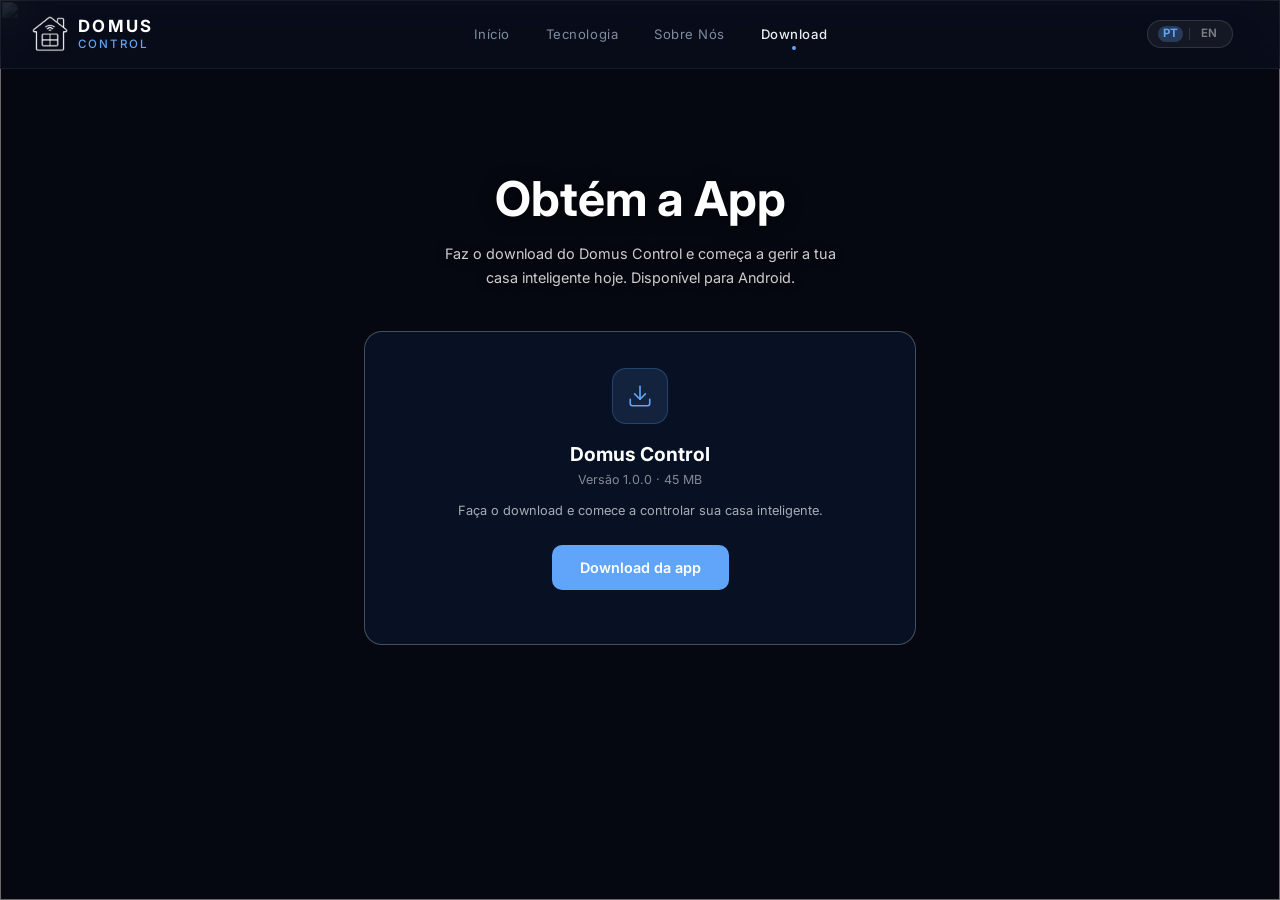
==== download.html @ 27dd2295 "site sem APK" ====
<!DOCTYPE html>
<html lang="pt">
<head>
    <meta charset="UTF-8">
    <meta name="viewport" content="width=device-width, initial-scale=1.0">
    <title>Domus Control – Download</title>
    <link rel="preconnect" href="https://fonts.googleapis.com">
    <link rel="stylesheet" href="style.css">
    <link rel="icon" type="image/x-png" href="img/Logo_White.png">

</head>
<body class="scroll-page">

<div class="page-bg">
    <img src="img/hero_about.png" alt="">
</div>

<header class="navbar">
    <div class="logo">
        <img src="img/Logo_White.png" alt="Domus Control Logo">
        <div class="logo-text">
            <span class="logo-name">DOMUS</span>
            <span class="logo-sub">CONTROL</span>
        </div>
    </div>
    
    <button class="hamburger" onclick="toggleMenu()" aria-label="Menu">
        <span></span><span></span><span></span>
    </button>
    
    <nav id="navMenu">
        <ul>
            <li><a href="index.html" data-i18n="nav_home">Início</a></li>
            <li><a href="technology.html" data-i18n="nav_tech">Tecnologia</a></li>
            <li><a href="sobre_nos.html" data-i18n="nav_team">Sobre Nós</a></li>
            <li><a href="download.html" class="active" data-i18n="nav_download">Download</a></li>
        </ul>
    </nav>

    <button class="lang-btn" onclick="toggleLang()" title="Mudar idioma">
        <span class="lang-option pt-option active">PT</span>
        <span class="lang-divider"></span>
        <span class="lang-option en-option">EN</span>
    </button>
</header>

<main class="download-page">
    
    <div class="download-hero">
        <h1 data-i18n="download_title">Get the App</h1>
        <p data-i18n="download_subtitle">Download Domus Control and start managing your smart home today.<br> Available for Android.</p>
    </div>

    <div class="download-card">
        <div class="download-icon">
            <svg xmlns="http://www.w3.org/2000/svg" viewBox="0 0 24 24" fill="none" stroke="currentColor" stroke-width="1.5" stroke-linecap="round" stroke-linejoin="round">
                <path d="M21 15v4a2 2 0 0 1-2 2H5a2 2 0 0 1-2-2v-4"/>
                <polyline points="7 10 12 15 17 10"/>
                <line x1="12" y1="15" x2="12" y2="3"/>
            </svg>
        </div>
        
        <h2>Domus Control</h2>
        <p class="version" data-i18n="download_version">Version 1.0.0 · 45 MB</p>
        <p class="desc" data-i18n="download_desc">Requires Android 7.0 or higher. <br>You may need to allow installation from unknown sources.</p>
        
        <a href="app-debug.apk" download="Domus_Control.apk" class="download-main-btn" data-i18n="download_btn">
            <svg xmlns="http://www.w3.org/2000/svg" viewBox="0 0 24 24" fill="none" stroke="currentColor" stroke-width="2" stroke-linecap="round" stroke-linejoin="round">
                <path d="M21 15v4a2 2 0 0 1-2 2H5a2 2 0 0 1-2-2v-4"/>
                <polyline points="7 10 12 15 17 10"/>
                <line x1="12" y1="15" x2="12" y2="3"/>
            </svg>
            Download for Android
        </a>
        
    </div>

</main>

<!-- ============================================================ -->
<!-- DEEP LINK + DOWNLOAD — Integração com a app Domus Control     -->
<!-- Se o utilizador vier de um link de convite (?code=XXXXXX):   -->
<!--   1. Tenta abrir a app Domus Control (deep link)             -->
<!--   2. Se a app não estiver instalada, fica na página          -->
<!--      de download com o código visível                         -->
<!-- ============================================================ -->
<script>
    const urlParams = new URLSearchParams(window.location.search);
    const code = urlParams.get('code');

    if (code) {
        const heroText = document.querySelector('.download-hero p');
        if (heroText) {
            heroText.innerHTML = 'Use code <strong>' + code + '</strong> to join the family.<br>Available for Android.';
        }

        // Link visível para o utilizador clicar manualmente
        const deepLink = 'domuscontrol://join?code=' + code;
        
        // Cria um link visível caso o automático falhe
        const linkEl = document.createElement('a');
        linkEl.href = deepLink;
        linkEl.textContent = 'Open Domus Control App';
        linkEl.style.cssText = 'display:block;margin-top:16px;color:#60A5FA;text-decoration:underline;font-size:0.9rem;';
        document.querySelector('.download-card').appendChild(linkEl);
        
        // Tenta abrir automaticamente
        window.location.href = deepLink;
    }
</script>

<script src="script.js"></script>
</body>
</html>
---- style.css ----
@import url('https://fonts.googleapis.com/css2?family=Inter:wght@300;400;500;600;700;800&display=swap');

/* ════════════════════════════════════════════════════════════
   VARIABLES
   ════════════════════════════════════════════════════════════ */
:root {
    --accent:              #60A5FA;
    --accent-dim:          #94ACD4;
    --white:               #ffffff;
    --text-main:           rgba(241,245,249,0.97);
    --text-muted:          rgba(148,163,184,0.85);

    --card-bg:             rgba(15,30,60,0.45);
    --card-bg-hover:       rgba(30,60,120,0.55);
    --card-border:         rgba(255,255,255,0.25);
    --card-border-hover:   rgba(96,165,250,0.50);

    --nav-bg:              rgba(10,15,30,0.7);
    --nav-border:          rgba(148,163,212,0.10);

    --ts-sm:   0 1px 8px rgba(0,0,0,0.60);
    --ts-md:   0 2px 16px rgba(0,0,0,0.65);
    --ts-body: 0 1px 10px rgba(0,0,0,0.58);
}

/* ════════════════════════════════════════════════════════════
   RESET & BASE
   ════════════════════════════════════════════════════════════ */
* { margin: 0; padding: 0; box-sizing: border-box; }

body, html {
    width: 100%;
    height: 100vh;
    overflow: hidden;
    font-family: 'Inter', sans-serif;
    background: #0A0F1E;
}

html:has(> body.scroll-page),
body.scroll-page { height: auto; overflow: auto; }

/* ════════════════════════════════════════════════════════════
   ANIMATIONS
   ════════════════════════════════════════════════════════════ */
@keyframes imgReveal {
    from { opacity: 0; transform: scale(1.04); }
    to   { opacity: 1; transform: scale(1); }
}
@keyframes fadeDown {
    from { opacity: 0; transform: translateY(-12px); }
    to   { opacity: 1; transform: translateY(0); }
}
@keyframes linkFade {
    from { opacity: 0; transform: translateY(-5px); }
    to   { opacity: 1; transform: translateY(0); }
}
@keyframes contentUp {
    from { opacity: 0; transform: translateY(18px); }
    to   { opacity: 1; transform: translateY(0); }
}

/* ════════════════════════════════════════════════════════════
   SHARED — NAVBAR
   ════════════════════════════════════════════════════════════ */
.navbar {
    width: 100%;
    display: flex;
    align-items: center;
    justify-content: flex-end;
    padding: 16px 32px;
    z-index: 1000;
    position: sticky;
    top: 0;
    background: var(--nav-bg);
    backdrop-filter: blur(18px);
    -webkit-backdrop-filter: blur(18px);
    border-bottom: 1px solid var(--nav-border);
    gap: 12px;
}

.logo {
    margin-right: auto;
}

.navbar::before,
.navbar::after,
.logo::after,
.logo::before,
.lang-btn::before,
.lang-btn::after,
.hamburger::before,
.hamburger::after {
    display: none !important;
    content: none !important;
}

/* ════════════════════════════════════════════════════════════
   SHARED — LOGO
   ════════════════════════════════════════════════════════════ */
.logo { display: flex; align-items: center; gap: 10px; flex-shrink: 0; }
.logo img { height: 36px; width: auto; }
.logo-text { display: flex; flex-direction: column; line-height: 1; gap: 4px; }
.logo-name { font-size: 1.05rem; font-weight: 700; color: var(--white); letter-spacing: 0.14em; }
.logo-sub  { font-size: 0.72rem; font-weight: 500; color: var(--accent); letter-spacing: 0.18em; }

/* ════════════════════════════════════════════════════════════
   SHARED — NAV LINKS
   ════════════════════════════════════════════════════════════ */
nav { flex-shrink: 0; }
nav ul { display: flex; list-style: none; gap: 0; align-items: center; }

nav ul li { opacity: 0; animation: linkFade 0.4s cubic-bezier(0.16,1,0.3,1) forwards; }
nav ul li:nth-child(1) { animation-delay: 0.30s; }
nav ul li:nth-child(2) { animation-delay: 0.38s; }
nav ul li:nth-child(3) { animation-delay: 0.46s; }
nav ul li:nth-child(4) { animation-delay: 0.54s; }

nav ul li a {
    text-decoration: none;
    color: var(--text-muted);
    font-weight: 400;
    font-size: 0.82rem;
    padding: 6px 18px;
    display: block;
    letter-spacing: 0.04em;
    transition: color 0.22s;
    white-space: nowrap;
    position: relative;
}
nav ul li a.active { color: var(--text-main); font-weight: 500; }
nav ul li a.active::after {
    content: '';
    position: absolute;
    bottom: -2px; left: 50%;
    transform: translateX(-50%);
    width: 4px; height: 4px;
    border-radius: 50%;
    background: var(--accent);
}
nav ul li a:hover:not(.active) { color: var(--text-main); }

/* ════════════════════════════════════════════════════════════
   LANGUAGE SWITCH
   ════════════════════════════════════════════════════════════ */
.lang-btn {
    display: flex;
    align-items: center;
    gap: 6px;
    background: rgba(255, 255, 255, 0.05);
    border: 1px solid rgba(255, 255, 255, 0.12);
    color: var(--white);
    padding: 5px 10px;
    border-radius: 20px;
    cursor: pointer;
    font-family: 'Inter', sans-serif;
    font-size: 0.72rem;
    font-weight: 600;
    transition: all 0.2s;
    white-space: nowrap;
    flex-shrink: 0;
    margin-left: auto;
    outline: none !important;
    box-shadow: none !important;
    margin-right: 15px;
}
.lang-btn:hover {
    border-color: rgba(96, 165, 250, 0.35);
}
.lang-btn .lang-option {
    padding: 2px 5px;
    border-radius: 10px;
    transition: all 0.2s;
    line-height: 1;
}
.lang-btn .lang-option.active {
    background: rgba(96, 165, 250, 0.25);
    color: var(--accent);
    font-weight: 700;
}
.lang-btn .lang-option:not(.active) { opacity: 0.45; }
.lang-btn .lang-divider {
    width: 1px;
    height: 12px;
    background: rgba(255, 255, 255, 0.12);
    flex-shrink: 0;
}

/* ════════════════════════════════════════════════════════════
   HAMBURGER MENU
   ════════════════════════════════════════════════════════════ */
.hamburger {
    display: none;
    flex-direction: column;
    justify-content: center;
    align-items: center;
    gap: 5px;
    width: 36px;
    height: 36px;
    background: none !important;
    border: none !important;
    cursor: pointer;
    z-index: 1001;
    padding: 4px;
    outline: none !important;
    box-shadow: none !important;
    flex-shrink: 0;
    margin-left: auto;
}
.hamburger span {
    display: block;
    width: 22px;
    height: 2px;
    background: var(--white);
    border-radius: 2px;
    transition: all 0.3s ease;
}
.hamburger.open span:nth-child(1) { transform: rotate(45deg) translate(5px, 5px); }
.hamburger.open span:nth-child(2) { opacity: 0; }
.hamburger.open span:nth-child(3) { transform: rotate(-45deg) translate(5px, -5px); }

/* ════════════════════════════════════════════════════════════
   MOBILE NAVBAR
   ════════════════════════════════════════════════════════════ */
@media (max-width: 768px) {
    .navbar { padding: 14px 18px; flex-wrap: wrap; gap: 10px; }
    .logo img { height: 28px; }
    .logo-name { font-size: 0.9rem; }
    .logo-sub { font-size: 0.65rem; }
    .hamburger { display: flex; }
    
    .lang-btn { margin-left: 0; }
    
    nav {
        position: fixed;
        top: 0;
        right: -100%;
        width: 75%;
        max-width: 300px;
        height: 100vh;
        background: rgba(10, 15, 30, 0.98);
        backdrop-filter: blur(20px);
        -webkit-backdrop-filter: blur(20px);
        padding: 90px 30px 30px;
        transition: right 0.35s cubic-bezier(0.16, 1, 0.3, 1);
        z-index: 1000;
        border-left: 1px solid rgba(255, 255, 255, 0.08);
    }
    nav.open { right: 0; }
    nav ul { flex-direction: column; gap: 8px; width: 100%; }
    nav ul li { opacity: 1; animation: none; width: 100%; }
    nav ul li a {
        font-size: 1rem;
        padding: 14px 16px;
        display: block;
        width: 100%;
        border-radius: 10px;
        transition: background 0.2s;
    }
    nav ul li a:hover,
    nav ul li a.active { background: rgba(96, 165, 250, 0.1); }
    nav ul li a.active::after { display: none; }
    
    nav::before {
        content: '';
        position: fixed;
        top: 0; left: 0;
        width: 100%; height: 100%;
        background: rgba(0, 0, 0, 0.5);
        z-index: -1;
        opacity: 0;
        pointer-events: none;
        transition: opacity 0.35s ease;
    }
    nav.open::before { opacity: 1; pointer-events: auto; }
}

@media (max-width: 480px) {
    .navbar { padding: 12px 14px; gap: 8px; }
    nav { width: 85%; padding: 80px 20px 20px; }
    nav ul li a { font-size: 0.95rem; padding: 12px 14px; }
    .lang-btn { padding: 4px 8px; font-size: 0.7rem; gap: 4px; }
    .lang-btn .lang-option { padding: 1px 4px; }
}

/* ════════════════════════════════════════════════════════════
   SCROLL PAGES — shared
   ════════════════════════════════════════════════════════════ */
.page-bg { position: fixed; inset: 0; z-index: 0; }
.page-bg img { width: 100%; height: 100%; object-fit: cover; object-position: center center; }
.page-bg::after {
    content: '';
    position: absolute;
    inset: 0;
    background: rgba(0, 0, 0, 0.45);
}

.about-page,
.tech-page {
    position: relative;
    z-index: 10;
    max-width: 1020px;
    margin: 0 auto;
    padding: 72px 64px 110px;
}

.about-header {
    margin-bottom: 64px;
    opacity: 0;
    animation: contentUp 0.8s 0.3s cubic-bezier(0.16,1,0.3,1) forwards;
}
.about-eyebrow {
    display: block;
    font-size: 0.68rem;
    font-weight: 600;
    letter-spacing: 0.22em;
    text-transform: uppercase;
    color: var(--accent);
    margin-bottom: 14px;
    text-shadow: var(--ts-sm);
}
.about-header h1 {
    font-size: clamp(2.2rem, 4vw, 3.4rem);
    font-weight: 700;
    color: var(--white);
    line-height: 1.1;
    letter-spacing: -0.5px;
    margin-bottom: 18px;
    text-shadow: var(--ts-md), 0 1px 4px rgba(0,0,0,0.5);
}
.about-header p {
    font-size: 0.95rem;
    color: rgba(255,255,255,0.90);
    line-height: 1.8;
    font-weight: 400;
    max-width: 480px;
    text-shadow: var(--ts-body);
}

.about-section {
    margin-bottom: 56px;
    opacity: 0;
    animation: contentUp 0.7s cubic-bezier(0.16,1,0.3,1) forwards;
}
.about-section-label {
    display: block;
    font-size: 0.68rem;
    font-weight: 600;
    letter-spacing: 0.22em;
    text-transform: uppercase;
    color: var(--accent);
    margin-bottom: 16px;
    text-shadow: var(--ts-sm);
}
.about-section h2 {
    font-size: 1.35rem;
    font-weight: 700;
    color: var(--white);
    margin-bottom: 10px;
    letter-spacing: -0.3px;
    text-shadow: 0 2px 14px rgba(0,0,0,0.65);
}
.about-section > p {
    font-size: 0.9rem;
    color: rgba(255,255,255,0.88);
    line-height: 1.85;
    font-weight: 400;
    max-width: 600px;
    margin-bottom: 26px;
    text-shadow: var(--ts-body);
}
.about-section > p + p { margin-top: -14px; }

/* feature cards */
.feature-grid { display: grid; grid-template-columns: repeat(3, 1fr); gap: 14px; }
.f-card {
    background: var(--card-bg);
    border: 1px solid var(--card-border);
    border-radius: 14px;
    padding: 26px 22px;
    transition: border-color 0.25s, background 0.25s, transform 0.22s;
}
.f-card:hover { border-color: var(--card-border-hover); background: var(--card-bg-hover); transform: translateY(-3px); }
.f-card-icon { font-size: 1.3rem; margin-bottom: 12px; display: block; }
.f-card h3 { font-size: 0.88rem; font-weight: 700; color: var(--white); margin-bottom: 8px; text-shadow: 0 1px 10px rgba(0,0,0,0.70); }
.f-card p  { font-size: 0.80rem; color: rgba(255,255,255,0.85); line-height: 1.7; font-weight: 400; text-shadow: var(--ts-sm); }

/* tech tags */
.tech-list { display: flex; flex-wrap: wrap; gap: 8px; }
.tech-tag {
    background: var(--card-bg);
    border: 1px solid var(--card-border);
    color: rgba(255,255,255,0.88);
    font-size: 0.75rem;
    font-weight: 500;
    padding: 6px 14px;
    border-radius: 100px;
    letter-spacing: 0.04em;
    transition: background 0.2s, border-color 0.2s, transform 0.22s;
}

/* team */
.team-row { display: flex; flex-wrap: wrap; gap: 12px; }
.team-pill {
    display: flex;
    align-items: center;
    justify-content: center;
    gap: 10px;
    background: var(--card-bg);
    border: 1px solid var(--card-border);
    border-radius: 100px;
    padding: 9px 18px;
    transition: border-color 0.25s, background 0.25s, transform 0.22s;
}
.team-pill span {
    font-size: 0.83rem; 
    color: rgba(255,255,255,0.90); 
    font-weight: 400; 
    text-shadow: var(--ts-sm); 
    text-align: center;
}

/* back button */
.about-back {
    display: inline-flex;
    align-items: center;
    gap: 10px;
    color: var(--white);
    text-decoration: none;
    font-size: 0.82rem;
    font-weight: 500;
    letter-spacing: 0.08em;
    text-transform: uppercase;
    padding: 10px 22px;
    border: 1px solid rgba(96,165,250,0.5);
    border-radius: 6px;
    margin-top: 20px;
    opacity: 0;
    animation: contentUp 0.7s cubic-bezier(0.16,1,0.3,1) forwards;
    transition: border-color 0.25s, background 0.25s, gap 0.25s;
    text-shadow: var(--ts-sm);
}
.about-back:hover { border-color: rgba(96,165,250,0.90); background: var(--card-bg-hover); gap: 16px; }
.about-back svg { width: 14px; height: 14px; color: var(--accent); transform: rotate(180deg); transition: transform 0.25s; }
.about-back:hover svg { transform: rotate(180deg) translateX(3px); }

/* ════════════════════════════════════════════════════════════
   ABOUT PAGE
   ════════════════════════════════════════════════════════════ */
.about-page .about-section:nth-child(2) { animation-delay: 0.40s; }
.about-page .about-section:nth-child(3) { animation-delay: 0.50s; }
.about-page .about-section:nth-child(4) { animation-delay: 0.60s; }
.about-page .about-section:nth-child(5) { animation-delay: 0.70s; }
.about-page .about-back { animation-delay: 0.78s; }

/* ════════════════════════════════════════════════════════════
   TECHNOLOGY PAGE
   ════════════════════════════════════════════════════════════ */
.tech-page .about-section:nth-child(2) { animation-delay: 0.40s; }
.tech-page .about-section:nth-child(3) { animation-delay: 0.52s; }
.tech-page .about-back { animation-delay: 0.64s; }

.tech-page .feature-grid { grid-template-columns: 1fr 1fr; }

.comp-grid {
    display: grid;
    grid-template-columns: 1fr 1fr;
    gap: 0;
    border: 1px solid var(--card-border);
    border-radius: 14px;
    overflow: hidden;
}
.comp-row {
    display: flex;
    align-items: flex-start;
    gap: 16px;
    background: var(--card-bg);
    border-right: 1px solid rgba(255,255,255,0.08);
    border-bottom: 1px solid rgba(255,255,255,0.08);
    padding: 22px 24px;
    transition: background 0.25s;
}
.comp-row h4 { font-size: 0.84rem; font-weight: 600; color: var(--white); margin-bottom: 4px; text-shadow: var(--ts-sm); }
.comp-row p  { font-size: 0.78rem; color: rgba(255,255,255,0.80); line-height: 1.6; font-weight: 400; text-shadow: var(--ts-sm); }

/* ════════════════════════════════════════════════════════════
   SOBRE NÓS PAGE
   ════════════════════════════════════════════════════════════ */
.sobre-page .about-section:nth-child(2) { animation-delay: 0.40s; }
.sobre-page .about-section:nth-child(3) { animation-delay: 0.52s; }
.sobre-page .about-section:nth-child(4) { animation-delay: 0.64s; }
.sobre-page .about-section:nth-child(5) { animation-delay: 0.76s; }
.sobre-page .about-back              { animation-delay: 0.84s; }

.member-grid {
    display: grid;
    grid-template-columns: repeat(3, 1fr);
    gap: 14px;
}
.member-card {
    background: var(--card-bg);
    border: 1px solid var(--card-border);
    border-radius: 14px;
    padding: 26px 22px;
    text-align: center;
    transition: border-color 0.25s, background 0.25s, transform 0.22s;
}
.member-avatar {
    width: 44px; height: 44px;
    border-radius: 50%;
    background: rgba(96,165,250,0.10);
    border: 1px solid rgba(96,165,250,0.25);
    display: flex; align-items: center; justify-content: center;
    font-size: 0.76rem; font-weight: 700;
    color: var(--accent);
    letter-spacing: 0.05em;
    margin: 0 auto 14px;
}
.member-card h3 { font-size: 0.88rem; font-weight: 700; color: var(--white); margin-bottom: 8px; text-shadow: 0 1px 10px rgba(0,0,0,0.70); }
.member-card p  { font-size: 0.80rem; color: rgba(255,255,255,0.85); line-height: 1.7; font-weight: 400; text-shadow: var(--ts-sm); margin-bottom: 14px; }
.member-card .tech-list { justify-content: center; }

.disc-grid {
    display: grid;
    grid-template-columns: 1fr 1fr;
    gap: 14px;
}
.disc-card {
    background: var(--card-bg);
    border: 1px solid var(--card-border);
    border-radius: 14px;
    padding: 24px 20px;
    transition: border-color 0.25s, background 0.25s;
}
.disc-abbr {
    font-size: 1.5rem; font-weight: 800;
    color: var(--accent); margin-bottom: 6px;
    display: block; letter-spacing: -0.5px;
    text-shadow: 0 0 20px rgba(96,165,250,0.35);
}
.disc-name {
    font-size: 0.78rem; font-weight: 600;
    color: var(--white); margin-bottom: 8px;
    text-shadow: var(--ts-sm);
}
.disc-desc {
    font-size: 0.78rem; color: rgba(255,255,255,0.78);
    line-height: 1.65; text-shadow: var(--ts-sm);
}

/* ════════════════════════════════════════════════════════════
   HOMEPAGE
   ════════════════════════════════════════════════════════════ */
.home-page {
    position: relative;
    z-index: 10;
    max-width: 1020px;
    margin: 0 auto;
    padding: 0 64px;
}
.home-hero {
    min-height: 100vh;
    display: flex;
    align-items: center;
    padding-top: 100px;
    padding-bottom: 40px;
}
.home-hero-content { max-width: 520px; }
.home-hero-content h1 {
    font-size: clamp(2.6rem, 4.2vw, 3.8rem);
    font-weight: 700;
    color: var(--white);
    line-height: 1.1;
    margin-bottom: 20px;
    letter-spacing: -0.5px;
    text-shadow: var(--ts-md), 0 1px 4px rgba(0,0,0,0.5);
}
.home-hero-content p {
    font-size: 0.95rem;
    color: rgba(255,255,255,0.90);
    line-height: 1.75;
    margin-bottom: 36px;
    font-weight: 300;
    text-shadow: var(--ts-body);
}
.home-hero-actions {
    display: flex;
    flex-wrap: wrap;
    gap: 14px;
    align-items: center;
}
.home-page .about-page { padding: 0 0 110px; }

.hero-cta {
    display: inline-flex;
    align-items: center;
    gap: 10px;
    color: var(--white);
    text-decoration: none;
    font-size: 0.82rem;
    font-weight: 500;
    letter-spacing: 0.08em;
    text-transform: uppercase;
    padding: 10px 22px;
    border: 1px solid rgba(96,165,250,0.5);
    border-radius: 6px;
    transition: border-color 0.25s, background 0.25s, gap 0.25s;
}
.hero-cta:hover { border-color: rgba(96,165,250,0.90); background: var(--card-bg-hover); gap: 16px; }
.hero-cta svg { width: 14px; height: 14px; color: var(--accent); transition: transform 0.25s; }
.hero-cta:hover svg { transform: translateX(3px); }

.download-banner-left { padding: 0; margin-top: 8px; }
.download-banner-left .hero-cta { opacity: 1; animation: none; }

/* ════════════════════════════════════════════════════════════
   DOWNLOAD PAGE
   ════════════════════════════════════════════════════════════ */
.download-page {
    position: relative;
    z-index: 10;
    max-width: 600px;
    margin: 0 auto;
    padding: 100px 24px 80px;
    text-align: center;
}
.download-hero { margin-bottom: 40px; }
.download-hero h1 {
    font-size: clamp(2rem, 4vw, 3rem);
    font-weight: 700;
    color: var(--white);
    margin-bottom: 14px;
    text-shadow: var(--ts-md);
}
.download-hero p {
    font-size: 0.9rem;
    color: rgba(255,255,255,0.80);
    line-height: 1.7;
    max-width: 420px;
    margin: 0 auto;
    text-shadow: var(--ts-body);
}
.download-card {
    background: var(--card-bg);
    border: 1px solid var(--card-border);
    border-radius: 18px;
    padding: 36px 28px;
}
.download-icon {
    width: 56px; height: 56px;
    margin: 0 auto 18px;
    background: rgba(96, 165, 250, 0.12);
    border: 1px solid rgba(96, 165, 250, 0.25);
    border-radius: 14px;
    display: flex; align-items: center; justify-content: center;
    color: var(--accent);
}
.download-icon svg { width: 26px; height: 26px; }
.download-card h2 { font-size: 1.2rem; font-weight: 700; color: var(--white); margin-bottom: 6px; }
.version { font-size: 0.78rem; color: rgba(255,255,255,0.50); margin-bottom: 14px; }
.desc { font-size: 0.80rem; color: rgba(255,255,255,0.65); line-height: 1.6; margin-bottom: 24px; }
.download-main-btn {
    display: inline-flex;
    align-items: center;
    gap: 10px;
    background: var(--accent);
    color: #fff;
    text-decoration: none;
    font-size: 0.9rem;
    font-weight: 600;
    padding: 14px 28px;
    border-radius: 10px;
    transition: background 0.2s, gap 0.2s;
    margin-bottom: 18px;
}
.download-main-btn:hover { background: #4B8FE0; gap: 14px; }
.download-main-btn svg { width: 18px; height: 18px; }
.alt-text { font-size: 0.75rem; color: rgba(255,255,255,0.40); }
.alt-text a { color: var(--accent); text-decoration: none; }
.alt-text a:hover { text-decoration: underline; }

/* ════════════════════════════════════════════════════════════
   RESPONSIVE
   ════════════════════════════════════════════════════════════ */
@media (max-width: 768px) {
    .about-page,
    .tech-page { padding: 40px 24px 80px; }
    .about-header h1 { font-size: clamp(1.6rem, 5vw, 2.4rem); }
    .about-header p { font-size: 0.85rem; max-width: 100%; }
    .about-section h2 { font-size: 1.15rem; }
    .about-section > p { font-size: 0.82rem; max-width: 100%; }
    
    .home-page { padding: 0 24px; }
    .home-hero { padding-top: 80px; }
    .home-page .about-page { padding: 0 0 80px; }
}

@media (max-width: 780px) {
    .feature-grid { grid-template-columns: 1fr 1fr; }
    .member-grid { grid-template-columns: 1fr; }
}

@media (max-width: 600px) {
    .tech-page .feature-grid { grid-template-columns: 1fr; }
    .comp-grid { grid-template-columns: 1fr; }
    .disc-grid { grid-template-columns: 1fr; }
}

@media (max-width: 500px) { 
    .feature-grid { grid-template-columns: 1fr; }
    .f-card { padding: 20px 16px; }
    .f-card h3 { font-size: 0.82rem; }
    .f-card p { font-size: 0.75rem; }
}

@media (max-width: 480px) {
    .about-page,
    .tech-page { padding: 32px 16px 70px; }
    .about-header h1 { font-size: 1.4rem; }
    .about-header p { font-size: 0.78rem; }
    .about-eyebrow { font-size: 0.62rem; }
    .about-section-label { font-size: 0.62rem; }
    
    .about-back { font-size: 0.75rem; padding: 8px 18px; }
    .tech-tag { font-size: 0.7rem; padding: 5px 12px; }
    .team-pill { padding: 7px 14px; }
    .team-pill span { font-size: 0.75rem; }
    .comp-row { padding: 16px 18px; gap: 12px; }
    .comp-row h4 { font-size: 0.78rem; }
    .comp-row p { font-size: 0.73rem; }
    .member-card { padding: 20px 16px; }
    .member-card h3 { font-size: 0.82rem; }
    .member-card p { font-size: 0.75rem; }
    .disc-card { padding: 18px 16px; }
    .disc-abbr { font-size: 1.3rem; }
    .disc-name { font-size: 0.73rem; }
    .disc-desc { font-size: 0.73rem; }
    
    .home-page { padding: 0 16px; }
    .home-hero { padding-top: 70px; }
    .home-page .about-page { padding: 0 0 70px; }
    .home-hero-actions { flex-direction: column; align-items: flex-start; }
    
    .download-page { padding: 80px 16px 60px; }
    .download-card { padding: 26px 18px; }
    .download-main-btn { padding: 12px 22px; font-size: 0.82rem; }
}
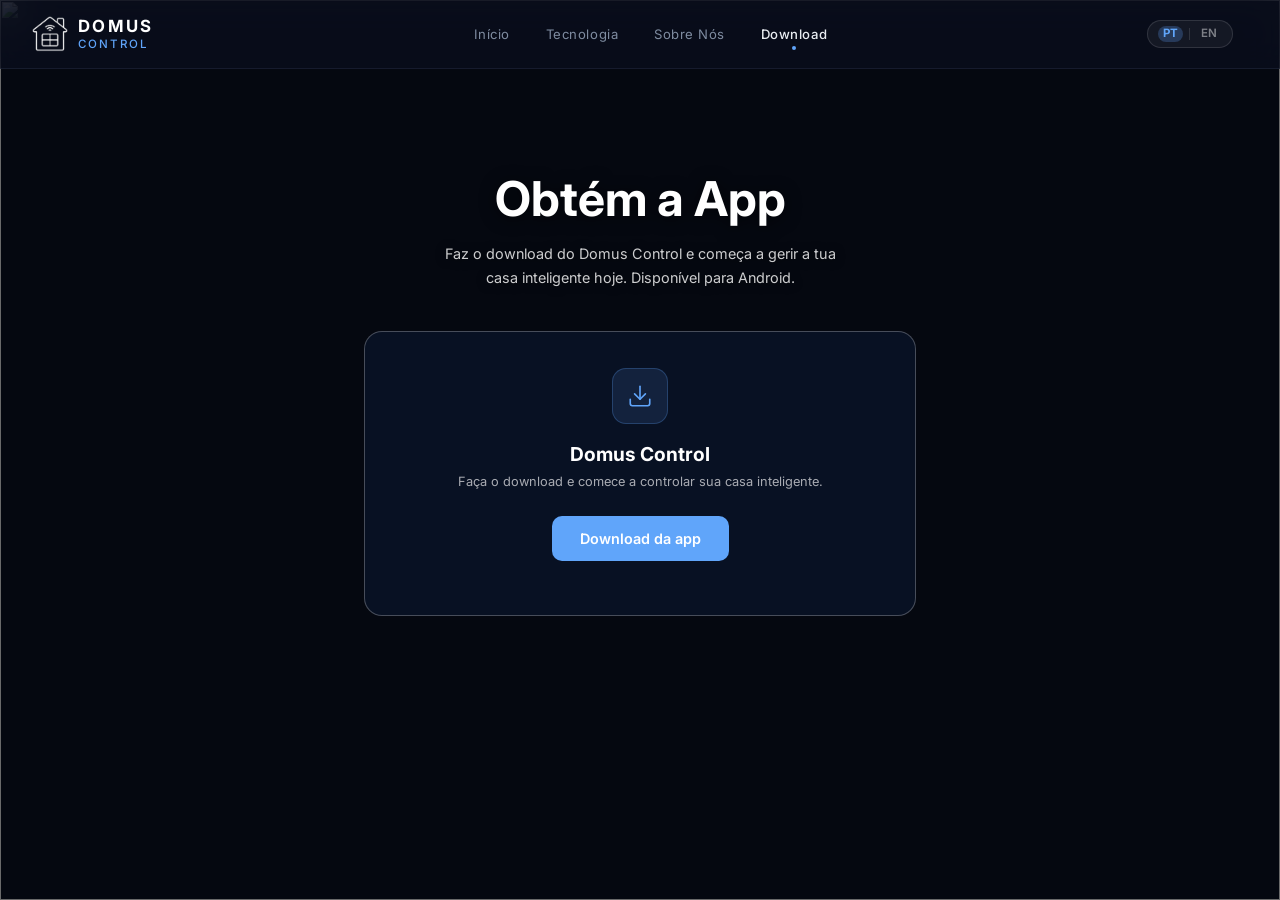
==== commit c0d3352f: "atualizacao site" ====
--- a/download.html
+++ b/download.html
@@ -61,7 +61,6 @@
         </div>
         
         <h2>Domus Control</h2>
-        <p class="version" data-i18n="download_version">Version 1.0.0 · 45 MB</p>
         <p class="desc" data-i18n="download_desc">Requires Android 7.0 or higher. <br>You may need to allow installation from unknown sources.</p>
         
         <a href="app-debug.apk" download="Domus_Control.apk" class="download-main-btn" data-i18n="download_btn">
